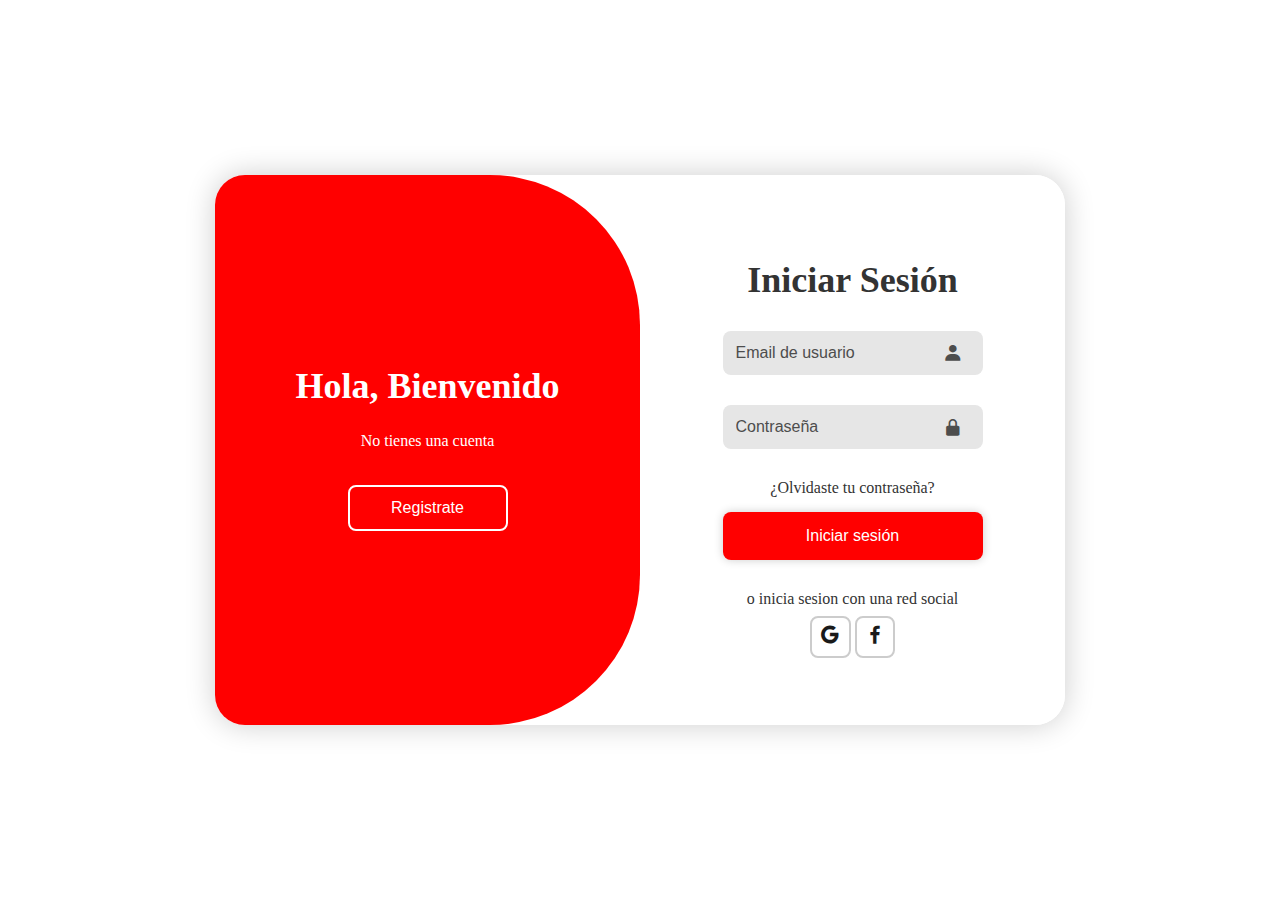
==== html/login.html @ c2659bae "Loggin done" ====
<!DOCTYPE html>
<html lang="en">
  <head>
    <meta charset="UTF-8" />
    <meta name="viewport" content="width=device-width, initial-scale=1.0" />
    <link
      href="https://unpkg.com/boxicons@2.1.4/css/boxicons.min.css"
      rel="stylesheet"
    />
    <link
      rel="shortcut icon"
      href="/images/fotograf-logo.png"
      type="image/x-icon"
    />
    <link rel="stylesheet" href="/style/login.css" />
    <title>Fotograf</title>
  </head>
  <body>
    <section class="container">
      <div class="form-box login">
        <form action="/html/myAccount.html">
          <h1>Iniciar Sesión</h1>
          <div class="input-box">
            <input type="email" placeholder="Email de usuario" required />
            <i class="bx bxs-user"></i>
          </div>
          <div class="input-box">
            <input type="password" placeholder="Contraseña" required />
            <i class="bx bxs-lock-alt"></i>
          </div>
          <div class="forgot-link">
            <a href="">¿Olvidaste tu contraseña?</a>
          </div>
          <button type="submit" class="btn">Iniciar sesión</button>
          <p>o inicia sesion con una red social</p>
          <div class="social-icons">
            <a href=""><i class="bx bxl-google"></i></a>
            <a href=""><i class="bx bxl-facebook"></i></a>
          </div>
        </form>
      </div>

      <div class="form-box register">
        <form action="">
          <h1>Registrate</h1>
          <div class="input-box">
            <input type="text" placeholder="Nombre de usuario" required />
            <i class="bx bxs-user"></i>
          </div>
          <div class="input-box">
            <input type="email" placeholder="Email" required />
            <i class="bx bxs-envelope"></i>
          </div>
          <div class="input-box">
            <input type="password" placeholder="Contraseña" required />
            <i class="bx bxs-lock-alt"></i>
          </div>
          <button type="submit" class="btn">Registrate</button>
          <p>o registrate con una red social</p>
          <div class="social-icons">
            <a href=""><i class="bx bxl-google"></i></a>
            <a href=""><i class="bx bxl-facebook"></i></a>
          </div>
        </form>
      </div>
      <div class="toggle-box">
        <div class="toggle-panel toggle-left">
          <h1>Hola, Bienvenido</h1>
          <p>No tienes una cuenta</p>
          <button class="btn register-btn">Registrate</button>
        </div>
        <div class="toggle-panel toggle-right">
          <h1>Bienvenido otra vez</h1>
          <p>Ya tienes una cuenta</p>
          <button class="btn login-btn">Iniciar sesión</button>
        </div>
      </div>
    </section>
    <script src="/js/script.js"></script>
  </body>
</html>
---- style/login.css ----
@import url("https://fonts.googleapis.com/css2?family=Exo+2:ital,wght@0,100..900;1,100..900&family=Indie+Flower&family=Jersey+15&family=Permanent+Marker&display=swap");

* {
  margin: 0;
  padding: 0;
  box-sizing: border-box;
}

body {
  display: flex;
  justify-content: center;
  align-items: center;
  height: 100vh;
}

.container {
  position: relative;
  width: 53.125rem;
  height: 34.375rem;
  background-color: hsl(0, 0%, 100%);
  border-radius: 30px;
  box-shadow: 0 0 30px rgba(0, 0, 0, 0.2);
  overflow: hidden;
  margin: 20px;
}

.form-box {
  position: absolute;
  right: 0;
  width: 50%;
  height: 100%;
  background-color: hsl(0, 0%, 100%);
  display: flex;
  align-items: center;
  color: hsl(0, 0%, 20%);
  text-align: center;
  justify-content: center;
  z-index: 1;
  transition: 0.6s ease-in-out 1.2s, visibility 0s 1s;
}

.container.container.active .form-box {
  right: 50%;
}

h1 {
  font-size: 2.25rem;
  margin: 0.625rem 0;
}

.input-box {
  position: relative;
  margin: 30px 0;
}

.input-box input {
  width: 100%;
  border-radius: 0.5rem;
  padding: 0.813rem 2.5rem 0.813rem 0.813rem;
  border: none;
  outline: none;
  font-size: 1rem;
  background-color: hsl(0, 0%, 90%);
}

.input-box input::placeholder {
  color: hsl(0, 0%, 30%);
}

.input-box i {
  position: absolute;
  right: 1.25rem;
  top: 50%;
  transform: translateY(-50%);
  font-size: 1.25rem;
  color: hsl(0, 0%, 30%);
}

.forgot-link a {
  margin: 10px 0 15px 0;
  color: hsl(0, 0%, 20%);
  text-decoration: none;
  font-size: 1rem;
}

.btn {
  width: 100%;
  height: 3rem;
  background-color: hsl(0, 100%, 50%);
  border-radius: 0.5rem;
  box-shadow: 0 0 10px rgba(0, 0, 0, 0.2);
  border: none;
  cursor: pointer;
  font-size: 1rem;
  color: white;
  margin: 15px 0;
}

.container p {
  font-size: 1rem;
  margin: 15px 0;
}

.social-icons a {
  display: inline;
  padding: 0.4rem;
  border: 2px solid hsl(0, 0%, 80%);
  border-radius: 0.5rem;
  font-size: 1.5rem;
  color: hsl(0, 0%, 10%);
  text-decoration: none;
  border: 0 8px;
}

.form-box.register {
  visibility: hidden;
}

.toggle-box {
  position: absolute;
  width: 100%;
  height: 100%;
}

.toggle-box::before {
  content: "";
  border-radius: 150px;
  position: absolute;
  width: 300%;
  height: 100%;
  background-color: hsl(0, 100%, 50%);
  left: -250%;
  z-index: 2;
  transition: 1.8s ease-in-out;
}

.container.active .toggle-box::before {
  left: 50%;
}

.toggle-panel {
  position: absolute;
  width: 50%;
  height: 100%;
  display: flex;
  border-radius: 150px;
  flex-direction: column;
  justify-content: center;
  align-items: center;
  color: hsl(0, 0%, 100%);
  z-index: 2;
  transition: 0.6s ease-in-out;
}

.toggle-panel.toggle-right {
  right: -50%;
  transition-delay: 0.6s;
}

.container.active .toggle-panel.toggle-right {
  right: 0;
  transition-delay: 0.6s;
}

.toggle-panel.toggle-left {
  left: 0;
  transition-delay: 1.2s;
}

.container.active .toggle-panel.toggle-left {
  left: -50%;
  transition-delay: 0.6s;
}

.toggle-panel p {
  margin-bottom: 1.25rem;
}

.toggle-panel .btn {
  width: 10rem;
  height: 2.875rem;
  background-color: transparent;
  border: 2px solid hsl(0, 0%, 100%);
  box-shadow: none;
}

.form-box.register {
  visibility: hidden;
}

.container.active .form-box.form-box.register {
  visibility: visible;
}

@media screen and (max-width: 650px) {
  .container {
    height: calc(100vh - 40px);
  }

  .form-box {
    bottom: 0;
    width: 100%;
    height: 70%;
  }

  .container.container.active .form-box {
    bottom: 30%;
    right: 0%;
  }

  .toggle-box::before {
    left: 0;
    top: -270%;
    width: 100%;
    height: 300%;
    border-radius: 20vw;
  }

  .container.active .toggle-box::before {
    top: 70%;
    left: 0;
  }

  .toggle-panel {
    width: 100%;
    height: 30%;
  }

  .toggle-panel.toggle-left {
    top: 0;
  }

  .container.active .toggle-panel.toggle-left {
    left: 0;
    top: -30%;
  }

  .toggle-panel.toggle-right {
    right: 0;
    bottom: -30%;
  }

  .container.active .toggle-panel.toggle-right {
    bottom: 0;
  }
}

@media screen and (max-width: 400px) {
  .form-box {
    padding: 1.25rem;
  }

  .toggle-panel h1 {
    font-size: 1.875rem;
  }

  .social-icons {
    margin-bottom: 1rem;
  }
}
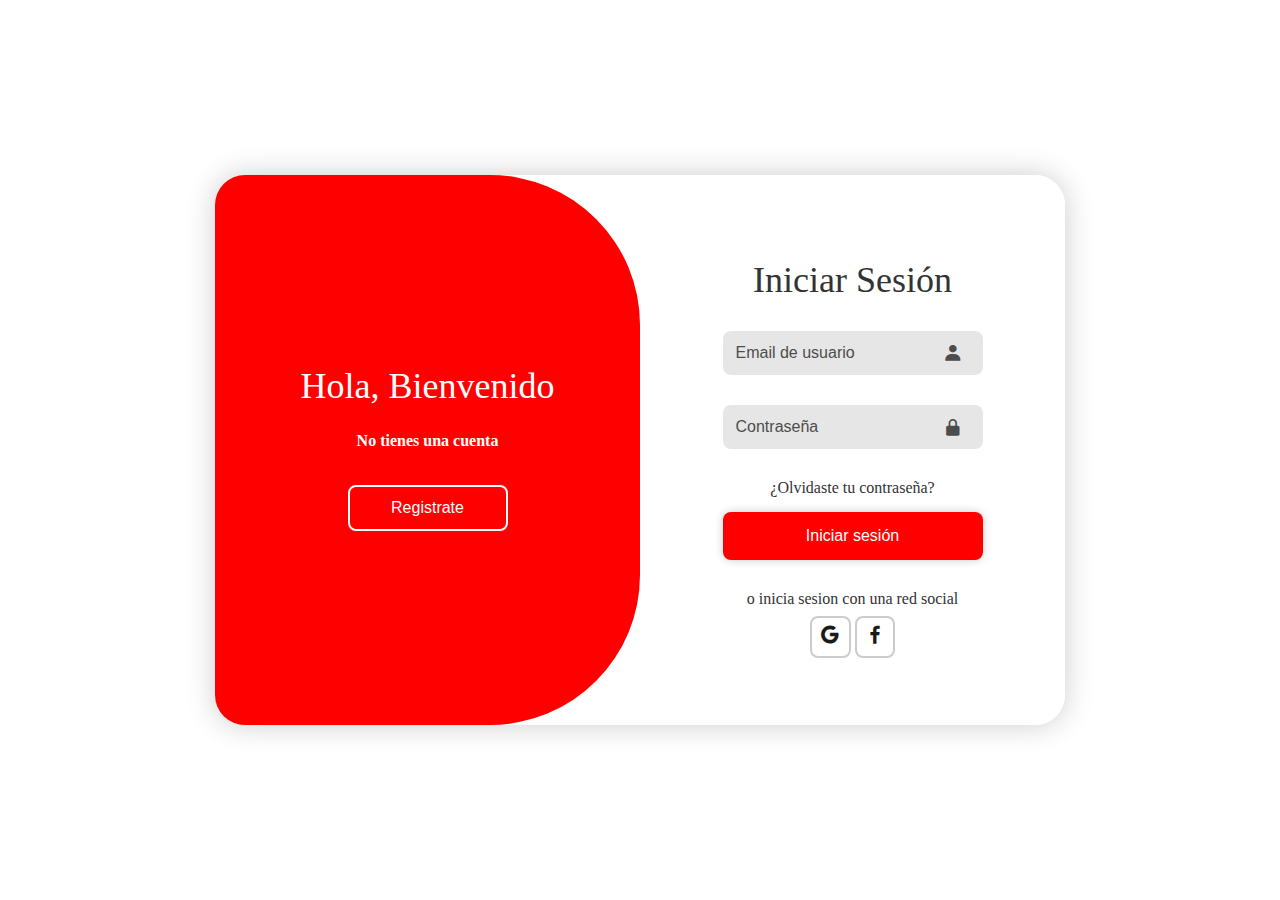
==== commit 19f08178: "Agregando useraccount" ====
--- a/html/login.html
+++ b/html/login.html
@@ -13,7 +13,7 @@
       type="image/x-icon"
     />
     <link rel="stylesheet" href="/style/login.css" />
-    <title>Fotograf</title>
+    <title>Fotograf - Login</title>
   </head>
   <body>
     <section class="container">
--- a/style/login.css
+++ b/style/login.css
@@ -191,6 +191,15 @@
 .container.active .form-box.form-box.register {
   visibility: visible;
 }
+.toggle-box p {
+  font-weight: bold;
+}
+
+h1 {
+  font-family: "Permanent Marker", serif;
+  font-weight: 100;
+  font-style: normal;
+}
 
 @media screen and (max-width: 650px) {
   .container {
@@ -247,7 +256,7 @@
 
 @media screen and (max-width: 400px) {
   .form-box {
-    padding: 1.25rem;
+    padding: 0rem;
   }
 
   .toggle-panel h1 {
@@ -257,4 +266,13 @@
   .social-icons {
     margin-bottom: 1rem;
   }
-}
+  .form-box.register p {
+    margin: 5px 0 10px 0;
+  }
+  .form-box.register button {
+    margin: 0 0 5px 0;
+  }
+  .input-box {
+    margin: 15px;
+  }
+}
